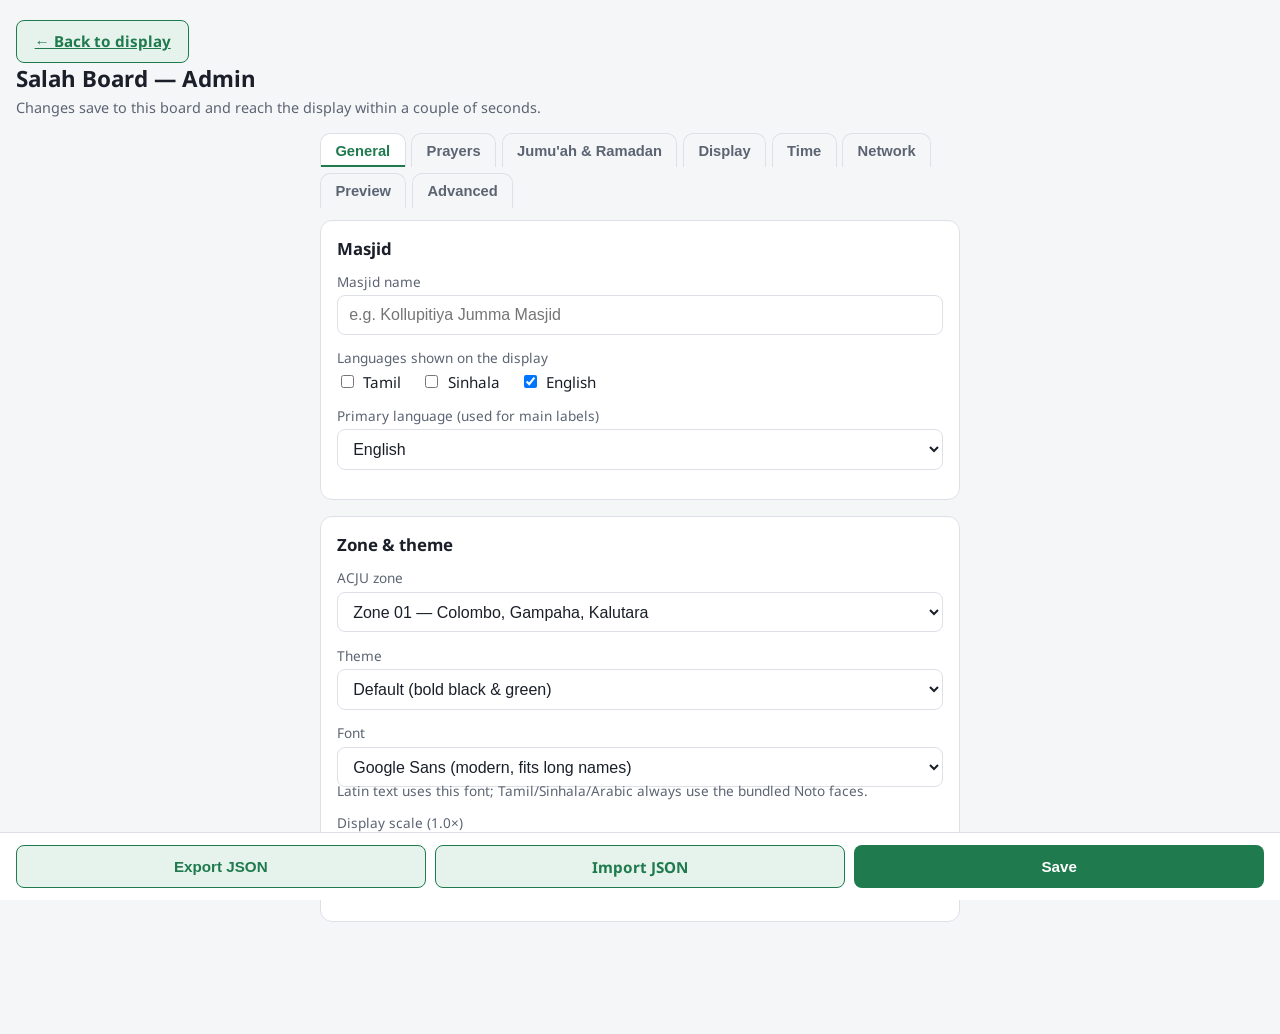
==== admin/index.html @ 21032dfd "Jumu'ah: on late-azan Fridays the bayan starts later; iqamah stays Local practice: the Jumu'ah iqama" ====
<!DOCTYPE html>
<html lang="en">
<head>
<meta charset="UTF-8">
<meta name="viewport" content="width=device-width, initial-scale=1.0">
<title>Salah Board — Admin</title>
<link rel="stylesheet" href="../display/fonts/fonts.css">
<link rel="stylesheet" href="./css/admin.css">
</head>
<body>
  <header class="admin-header">
    <a href="../display/" class="btn btn--secondary back-to-display">&larr; Back to display</a>
    <h1>Salah Board — Admin</h1>
    <p class="admin-sub">Changes save to this board and reach the display within a couple of seconds.</p>
  </header>

  <div id="toast" class="toast" hidden></div>
  <div id="error-summary" class="error-summary" hidden></div>

  <nav class="tabs" id="admin-tabs" role="tablist" aria-label="Settings sections">
    <button type="button" class="tab active" data-tab="general" role="tab">General</button>
    <button type="button" class="tab" data-tab="prayers" role="tab">Prayers</button>
    <button type="button" class="tab" data-tab="special" role="tab">Jumu'ah &amp; Ramadan</button>
    <button type="button" class="tab" data-tab="display" role="tab">Display</button>
    <button type="button" class="tab" data-tab="time" role="tab">Time</button>
    <button type="button" class="tab" data-tab="network" role="tab">Network</button>
    <button type="button" class="tab" data-tab="preview" role="tab">Preview</button>
    <button type="button" class="tab" data-tab="advanced" role="tab">Advanced</button>
  </nav>

  <main id="admin-form">

    <!-- ══ GENERAL ══════════════════════════════════════════ -->
    <div class="tab-panel active" data-panel="general">
      <section class="card">
        <h2>Masjid</h2>
        <label class="field">
          <span>Masjid name</span>
          <input type="text" data-path="masjid.name" placeholder="e.g. Kollupitiya Jumma Masjid">
        </label>
        <div class="field">
          <span>Languages shown on the display</span>
          <div class="checkbox-row">
            <label><input type="checkbox" data-lang="ta"> Tamil</label>
            <label><input type="checkbox" data-lang="si"> Sinhala</label>
            <label><input type="checkbox" data-lang="en"> English</label>
          </div>
        </div>
        <label class="field">
          <span>Primary language (used for main labels)</span>
          <select id="primary-lang"></select>
        </label>
      </section>

      <section class="card">
        <h2>Zone &amp; theme</h2>
        <label class="field">
          <span>ACJU zone</span>
          <select id="zone-select" data-path="zone"></select>
        </label>
        <label class="field">
          <span>Theme</span>
          <select data-path="theme">
            <option value="default">Default (bold black &amp; green)</option>
            <option value="classic">Classic (dark, modern)</option>
            <option value="led">LED Board (retro green digits)</option>
            <option value="mono">Mono (minimal white-on-black)</option>
          </select>
        </label>
        <label class="field">
          <span>Font</span>
          <select data-path="display.font">
            <option value="google-sans-flex">Google Sans (modern, fits long names)</option>
            <option value="manrope">Manrope</option>
            <option value="figtree">Figtree</option>
            <option value="noto">Noto Sans (classic)</option>
          </select>
          <span class="hint">Latin text uses this font; Tamil/Sinhala/Arabic always use the bundled Noto faces.</span>
        </label>
        <label class="field">
          <span>Display scale (<span id="scale-value">1.0</span>×)</span>
          <input type="range" min="0.2" max="5" step="0.1" data-path="display.scale" data-number id="scale-range">
          <span class="hint">The theme already sizes itself to the screen — scale is a fine adjustment for taste or viewing distance (0.2×–5×).</span>
        </label>
      </section>
    </div>

    <!-- ══ PRAYERS ══════════════════════════════════════════ -->
    <div class="tab-panel" data-panel="prayers" hidden>
      <section class="card">
        <h2>Iqamah times</h2>
        <p class="hint">For each prayer: either an offset after azan (optionally rounded up), or a fixed daily clock time.</p>
        <div id="iqamah-rows"></div>
      </section>

      <section class="card">
        <h2>Luha</h2>
        <label class="field checkbox-field">
          <input type="checkbox" data-path="luha.showOnMain">
          <span>After Fajr, show Sunrise &amp; Luha as the next prayer on the main screen</span>
        </label>
        <label class="field checkbox-field">
          <input type="checkbox" data-path="luha.enabled">
          <span>Show full-screen Luha countdown from sunrise</span>
        </label>
        <label class="field">
          <span>Luha begins this many minutes after sunrise</span>
          <input type="number" min="0" step="1" data-path="luha.waitAfterSunrise" data-number>
        </label>
      </section>

      <section class="card">
        <h2>Screen durations (minutes)</h2>
        <label class="field">
          <span>Azan screen</span>
          <input type="number" min="0" step="1" data-path="screens.azan" data-number>
        </label>
        <label class="field">
          <span>Iqamah warning ("straighten the rows")</span>
          <input type="number" min="0" step="1" data-path="screens.iqamahWarning" data-number>
        </label>
        <label class="field">
          <span>After-salah adhkar screen</span>
          <input type="number" min="0" step="1" data-path="screens.after" data-number>
        </label>
        <h3>Salah duration per prayer</h3>
        <div id="salah-duration-rows"></div>
      </section>

      <section class="card">
        <h2>Clock &amp; Hijri date</h2>
        <div class="field">
          <span>Clock format</span>
          <div class="radio-row">
            <label><input type="radio" name="clock-format" value="12h" data-path="clock.format"> 12-hour</label>
            <label><input type="radio" name="clock-format" value="24h" data-path="clock.format"> 24-hour</label>
          </div>
          <p class="hint">AM/PM is never shown on the display either way — the caretaker just picks how hours are numbered.</p>
        </div>
        <label class="field checkbox-field">
          <input type="checkbox" data-path="clock.showSeconds">
          <span>Show seconds on the clock</span>
        </label>
        <label class="field">
          <span>Hijri date offset (days)</span>
          <select data-path="hijri.offsetDays" data-number>
            <option value="-2">-2</option><option value="-1">-1</option>
            <option value="0">0 (no offset)</option>
            <option value="1">+1</option><option value="2">+2</option>
          </select>
        </label>
        <label class="field checkbox-field">
          <input type="checkbox" data-path="hijri.flipAtMaghrib">
          <span>Hijri day flips at Maghrib (not midnight)</span>
        </label>
      </section>
    </div>

    <!-- ══ JUMU'AH & RAMADAN ════════════════════════════════ -->
    <div class="tab-panel" data-panel="special" hidden>
      <section class="card">
        <h2>Jumu'ah (Friday)</h2>
        <label class="field checkbox-field">
          <input type="checkbox" data-path="jumuah.enabled">
          <span>Enable Jumu'ah mode on Fridays</span>
        </label>
        <p class="hint">Order on Fridays: azan → sunnah prayer reminder → bayan → khutbah → iqamah. The azan is always that Friday's Zuhr azan time from the timetable, and moves through the year; the iqamah stays fixed.</p>
        <label class="field">
          <span>Sunnah time after the azan, at least (minutes)</span>
          <input type="number" min="0" step="1" id="sunnah-minutes" data-path="jumuah.sunnahMinutes" data-number>
          <span class="hint">On Fridays when the azan is late, the bayan starts this long after the azan screen instead of at its usual time.</span>
        </label>
        <label class="field checkbox-field">
          <input type="checkbox" id="bayan-enabled">
          <span>Show a bayan</span>
        </label>
        <div id="bayan-details">
          <label class="field">
            <span>Bayan usually starts at</span>
            <input type="time" id="bayan-time" data-path="jumuah.bayan" data-time="ampm">
          </label>
          <label class="field">
            <span>Bayan by (speaker's name — optional)</span>
            <input type="text" data-path="jumuah.bayanSpeaker" placeholder="e.g. Moulavi Ahmed Rizwan">
          </label>
          <label class="field">
            <span>Bayan topic (optional)</span>
            <input type="text" data-path="jumuah.bayanTopic" placeholder="e.g. Patience in times of hardship">
          </label>
          <p class="readonly-status" id="bayan-date-note"></p>
          <label class="field">
            <span>For a later Friday instead (optional)</span>
            <input type="date" id="bayan-date">
            <span class="hint">Leave empty for the coming Friday. The name and topic show in the "Jumu'ah today" banner and on the bayan screen until Jumu'ah salah ends, then clear themselves — last week's speaker never appears by mistake.</span>
          </label>
        </div>
        <label class="field">
          <span>Iqamah time (fixed)</span>
          <input type="time" id="jumuah-iqamah-time" data-path="jumuah.iqamah" data-time="ampm">
        </label>
        <label class="field">
          <span>Khutbah length (minutes)</span>
          <input type="number" min="1" step="1" id="khutbah-minutes" data-path="jumuah.khutbahMinutes" data-number>
        </label>
        <p class="readonly-status" id="jumuah-summary"></p>
        <label class="field">
          <span>Jumu'ah salah duration (minutes)</span>
          <input type="number" min="1" step="1" data-path="jumuah.salahDuration" data-number>
        </label>
      </section>

      <section class="card">
        <h2>Ramadan mode</h2>
        <label class="field checkbox-field">
          <input type="checkbox" data-path="ramadan.enabled">
          <span>Ramadan mode is active</span>
        </label>
        <p class="hint">Manual switch only — moon sighting dependent, never auto-derived from the Hijri date.</p>
        <label class="field checkbox-field">
          <input type="checkbox" data-path="ramadan.showImsak">
          <span>Show Imsak / Iftar on the main screen</span>
        </label>
        <h3>Iqamah overrides during Ramadan</h3>
        <div id="ramadan-override-rows"></div>
        <h3>Taraweeh note (optional, per language)</h3>
        <div id="taraweeh-note-rows"></div>
      </section>
    </div>

    <!-- ══ DISPLAY ══════════════════════════════════════════ -->
    <div class="tab-panel" data-panel="display" hidden>
      <section class="card">
        <h2>Night dim</h2>
        <label class="field checkbox-field">
          <input type="checkbox" data-path="night.dim">
          <span>Dim the screen at night</span>
        </label>
        <label class="field">
          <span>Start dimming after Isha (minutes)</span>
          <input type="number" min="0" step="1" data-path="night.afterIshaMinutes" data-number>
        </label>
        <label class="field">
          <span>Stop dimming before Fajr (minutes)</span>
          <input type="number" min="0" step="1" data-path="night.beforeFajrMinutes" data-number>
        </label>
        <label class="field">
          <span>Brightness (<span id="brightness-value">10</span>%)</span>
          <input type="range" min="0" max="100" step="5" data-path="night.brightness" data-number id="brightness-range">
        </label>
      </section>

      <section class="card">
        <h2>Notices</h2>
        <div id="notices-list"></div>
        <button type="button" id="add-notice" class="btn btn--secondary">+ Add notice</button>
      </section>

      <section class="card">
        <h2>Rotation</h2>
        <label class="field">
          <span>Seconds per card</span>
          <input type="number" min="3" step="1" data-path="rotation.seconds" data-number>
        </label>
        <div class="field">
          <span>Include in rotation</span>
          <div class="checkbox-row">
            <label><input type="checkbox" data-rotation-card="notices"> Notices</label>
            <label><input type="checkbox" data-rotation-card="jumuah-etiquette"> Jumu'ah etiquette (Fridays)</label>
          </div>
        </div>
      </section>
    </div>

    <!-- ══ TIME ═════════════════════════════════════════════ -->
    <div class="tab-panel" data-panel="time" hidden>
      <section class="card">
        <h2>Time &amp; date</h2>
        <p class="hint">This is the board's real clock. Every control here sets the device's actual system time, so the board and these settings never disagree. Accurate to the second. (Works on the board device.)</p>
        <div class="time-live">
          <div class="time-live-label">Board clock</div>
          <div class="time-live-clock" id="board-clock">--:--:--</div>
          <div class="time-live-sub" id="board-date"></div>
        </div>
        <div class="field">
          <span>Nudge the clock (changes the device time)</span>
          <div class="nudge-grid">
            <button type="button" class="btn btn--secondary" data-nudge="-60">−1 min</button>
            <button type="button" class="btn btn--secondary" data-nudge="-10">−10 s</button>
            <button type="button" class="btn btn--secondary" data-nudge="-1">−1 s</button>
            <button type="button" class="btn btn--secondary" data-nudge="1">+1 s</button>
            <button type="button" class="btn btn--secondary" data-nudge="10">+10 s</button>
            <button type="button" class="btn btn--secondary" data-nudge="60">+1 min</button>
          </div>
        </div>
        <div class="time-actions">
          <button type="button" id="time-match-btn" class="btn btn--primary">Match this device's clock</button>
        </div>
        <label class="field">
          <span>Or set an exact date &amp; time</span>
          <input type="datetime-local" step="1" id="settime-input">
        </label>
        <button type="button" id="settime-btn" class="btn btn--secondary">Set board clock</button>
        <p class="readonly-status" id="time-status"></p>
      </section>
    </div>

    <!-- ══ NETWORK ══════════════════════════════════════════ -->
    <div class="tab-panel" data-panel="network" hidden>
      <section class="card">
        <h2>Connect a phone</h2>
        <p class="hint">Open these settings on your phone — handy for typing longer text. The phone must be on the same WiFi as the board (or joined to the board's hotspot below).</p>
        <button type="button" id="phone-link-btn" class="btn btn--secondary">Show phone link &amp; QR</button>
        <div id="phone-link" hidden>
          <div id="phone-qr" class="phone-qr"></div>
          <p class="phone-url" id="phone-url"></p>
        </div>
      </section>

      <section class="card">
        <h2>WiFi hotspot</h2>
        <p class="hint">Turn the board into its own WiFi access point. Then connect your phone to it and open these settings — useful where the board has no other WiFi. (Board device only.)</p>
        <p class="readonly-status" id="hotspot-status">Checking…</p>
        <label class="field">
          <span>Network name (SSID)</span>
          <input type="text" id="hotspot-ssid" placeholder="SalahBoard" autocomplete="off">
        </label>
        <label class="field">
          <span>Password (at least 8 characters)</span>
          <input type="text" id="hotspot-pass" placeholder="min 8 characters" autocomplete="off">
        </label>
        <div class="hotspot-btns">
          <button type="button" class="btn btn--primary" id="hotspot-save">Save &amp; start</button>
          <button type="button" class="btn btn--secondary" id="hotspot-start">Start</button>
          <button type="button" class="btn btn--secondary" id="hotspot-stop">Stop</button>
        </div>
      </section>

      <section class="card">
        <h2>Join a WiFi network</h2>
        <p class="hint">Connect the board to an existing WiFi network. (Board device only.) The board has one WiFi radio, so joining a network turns the hotspot off.</p>
        <div class="hotspot-btns">
          <button type="button" class="btn btn--secondary" id="wifi-scan">Scan for networks</button>
        </div>
        <div id="wifi-list" class="wifi-list"></div>
        <div id="wifi-connect" class="wifi-connect" hidden>
          <label class="field">
            <span>Password for "<span id="wifi-sel-ssid"></span>"</span>
            <input type="text" id="wifi-pass" placeholder="network password" autocomplete="off">
          </label>
          <div class="hotspot-btns">
            <button type="button" class="btn btn--primary" id="wifi-connect-btn">Connect</button>
            <button type="button" class="btn btn--secondary" id="wifi-cancel-btn">Cancel</button>
          </div>
        </div>
        <p class="readonly-status" id="wifi-status"></p>
      </section>

      <section class="card">
        <h2>Displays</h2>
        <p class="hint">Choose which screen shows the board. Works on the board device itself (not from a phone/dev browser). You can also press Super+P on the device to toggle.</p>
        <div class="display-btns">
          <button type="button" class="btn btn--secondary" data-display="external">External monitor only</button>
          <button type="button" class="btn btn--secondary" data-display="both">Both (mirror)</button>
          <button type="button" class="btn btn--secondary" data-display="tablet">Tablet screen only</button>
        </div>
        <p class="readonly-status" id="display-status"></p>
      </section>

      <section class="card">
        <h2>Software update</h2>
        <div class="version-info" id="version-info">
          <div class="version-row"><span class="version-key">Running version</span><span class="version-val" id="version-running">Checking…</span></div>
          <div class="version-row" id="version-change-row" hidden><span class="version-key">Latest change</span><span class="version-val" id="version-subject"></span></div>
          <div class="version-row" id="version-branch-row" hidden><span class="version-key">Branch</span><span class="version-val" id="version-branch"></span></div>
          <p class="readonly-status" id="version-note" hidden></p>
        </div>
        <p class="hint">Fetch the latest Salah Board code from GitHub, then press <strong>Reload board</strong> to start using it (takes a few seconds; the screen reloads by itself). <strong>Reboot device</strong> restarts the whole computer — only needed if something is stuck. The board must be connected to the internet to update. (Board device only.)</p>
        <div class="hotspot-btns">
          <button type="button" class="btn btn--primary" id="update-btn">Update from GitHub</button>
          <button type="button" class="btn btn--secondary" id="reload-btn">Reload board</button>
          <button type="button" class="btn btn--secondary" id="reboot-btn">Reboot device</button>
        </div>
        <p class="readonly-status" id="update-status"></p>
      </section>
    </div>

    <!-- ══ PREVIEW ══════════════════════════════════════════ -->
    <div class="tab-panel" data-panel="preview" hidden>
      <section class="card">
        <h2>Preview &amp; test</h2>
        <p class="hint">Show any screen on the board without waiting for that time of day — great for checking the theme and content. Save your settings first so the preview reflects them. The board goes back to live by itself after the time chosen below.</p>
        <label class="field checkbox-field">
          <input type="checkbox" id="preview-here">
          <span>Open here on this device instead (a new tab), not on the board</span>
        </label>
        <label class="field">
          <span>Pretend the time is (optional — drives clocks &amp; countdowns)</span>
          <input type="datetime-local" step="60" id="preview-time">
        </label>
        <label class="field">
          <span>Board test lasts</span>
          <select id="preview-duration">
            <option value="300">5 minutes</option>
            <option value="900" selected>15 minutes</option>
            <option value="1800">30 minutes</option>
            <option value="3600">1 hour</option>
          </select>
        </label>
        <div class="preview-run">
          <button type="button" class="btn btn--primary" id="preview-run-time">Run the board from this time</button>
          <button type="button" class="btn btn--secondary" id="preview-resume-live" hidden>Resume live board</button>
        </div>
        <p class="readonly-status" id="preview-board-status"></p>
        <p class="hint preview-run-hint">Runs the real board as if the clock showed the time above, then keeps ticking — every screen changes by itself (e.g. set a Friday 11:55 to watch azan → sunnah → bayan → khutbah). Goes back to live after the time chosen, or press "Resume live board". The screen buttons below show one screen only.</p>
        <div class="preview-grid" id="preview-grid"></div>
        <button type="button" class="btn btn--primary" id="preview-open-live">Open board (live) in a new tab</button>
      </section>
    </div>

    <!-- ══ ADVANCED ═════════════════════════════════════════ -->
    <div class="tab-panel" data-panel="advanced" hidden>
      <section class="card">
        <h2>Fine-tune every screen</h2>
        <p class="hint">Every TV shows the board a little differently. Adjust the size of any element on any screen (100% = the theme's normal size), or hide parts of the normal screen you don't need. Open a screen's section below and the preview switches to it. Press <strong>Save</strong> to send it to the board — check the real screen, since that is what the congregation sees.</p>

        <div class="layout-preview">
          <div class="layout-preview-toolbar">
            <label class="layout-preview-pick">Preview
              <select id="layout-preview-state" aria-label="Screen to preview"></select>
            </label>
            <div class="seg" role="group" aria-label="Preview shape">
              <button type="button" class="seg-btn active" data-preview-shape="landscape">Landscape TV</button>
              <button type="button" class="seg-btn" data-preview-shape="portrait">Portrait TV</button>
            </div>
          </div>
          <div class="layout-preview-frame landscape" id="layout-preview-frame">
            <iframe id="layout-preview" title="Board preview" src="about:blank" tabindex="-1"></iframe>
          </div>
          <p class="layout-fit-warning" id="layout-fit-warning" hidden>Some elements no longer fit on the screen at these sizes — they overlap or run off the edge. Make something smaller, or hide an element you don't need.</p>
        </div>

        <div id="layout-groups"></div>

        <button type="button" class="btn btn--secondary" id="layout-reset">Reset every screen to theme defaults</button>
      </section>
    </div>

  </main>

  <footer class="admin-footer">
    <button type="button" id="export-btn" class="btn btn--secondary">Export JSON</button>
    <label class="btn btn--secondary btn--file">
      Import JSON
      <input type="file" id="import-file" accept="application/json,.json" hidden>
    </label>
    <button type="button" id="save-btn" class="btn btn--primary">Save</button>
  </footer>

  <script src="../display/js/engine.js"></script>
  <script src="../display/js/config.js"></script>
  <script src="./js/admin.js"></script>
  <script src="./js/vendor/qrcode.js"></script>
  <script src="./js/tabs.js"></script>
  <script src="./js/device.js"></script>
  <script src="./js/time.js"></script>
  <script src="./js/network.js"></script>
  <script src="./js/preview.js"></script>
  <script src="./js/advanced.js"></script>
  <script src="./js/osk.js"></script>
</body>
</html>
---- display/fonts/fonts.css ----
/* ============================================================
   Salah Board — bundled offline fonts
   woff2 files pulled once from Fontsource's CDN (jsDelivr-backed) and
   committed here — the display never fetches fonts at runtime. Needed
   because the target hardware (cheap Android TV boxes) can't be trusted
   to ship Sinhala/Tamil/Arabic glyphs, and CLAUDE.md/SPEC.md require the
   app to work with zero network access. See FONTS.md for how these were
   downloaded and verified (wOF2 magic bytes).

   Single family 'Salah Sans' spans Latin+Sinhala+Tamil via unicode-range,
   so any element just uses --sb-font and the right glyphs load per
   script. 'Salah Arabic' is separate — dua Arabic text wants a Naskh
   style, not a generic sans.
   ============================================================ */

@font-face {
  font-family: 'Salah Sans';
  font-style: normal;
  font-weight: 400;
  font-display: swap;
  src: url('./noto-sans/noto-sans-400.woff2') format('woff2');
  unicode-range: U+0000-00FF, U+0131, U+0152-0153, U+02BB-02BC, U+2000-206F, U+2074, U+20AC, U+2122, U+2191, U+2193, U+2212, U+2215, U+FEFF, U+FFFD;
}
@font-face {
  font-family: 'Salah Sans';
  font-style: normal;
  font-weight: 700;
  font-display: swap;
  src: url('./noto-sans/noto-sans-700.woff2') format('woff2');
  unicode-range: U+0000-00FF, U+0131, U+0152-0153, U+02BB-02BC, U+2000-206F, U+2074, U+20AC, U+2122, U+2191, U+2193, U+2212, U+2215, U+FEFF, U+FFFD;
}

@font-face {
  font-family: 'Salah Sans';
  font-style: normal;
  font-weight: 400;
  font-display: swap;
  src: url('./noto-sans-sinhala/noto-sans-sinhala-400.woff2') format('woff2');
  unicode-range: U+0D80-0DFF;
}
@font-face {
  font-family: 'Salah Sans';
  font-style: normal;
  font-weight: 700;
  font-display: swap;
  src: url('./noto-sans-sinhala/noto-sans-sinhala-700.woff2') format('woff2');
  unicode-range: U+0D80-0DFF;
}

@font-face {
  font-family: 'Salah Sans';
  font-style: normal;
  font-weight: 400;
  font-display: swap;
  src: url('./noto-sans-tamil/noto-sans-tamil-400.woff2') format('woff2');
  unicode-range: U+0B80-0BFF;
}
@font-face {
  font-family: 'Salah Sans';
  font-style: normal;
  font-weight: 700;
  font-display: swap;
  src: url('./noto-sans-tamil/noto-sans-tamil-700.woff2') format('woff2');
  unicode-range: U+0B80-0BFF;
}

/* Arabic honorific ligatures (ﷺ U+FDFA, ﷻ, ﷲ … U+FDF0–FDFF) inside
   normal Latin/Tamil/Sinhala text, e.g. "upon the Prophet ﷺ". Without this
   the UI font has no glyph and the TV draws an empty box. Borrowed from the
   bundled Naskh file (it has them — checked with fontTools); one face for
   all weights so bold text doesn't get a faux-bold smear. */
@font-face {
  font-family: 'Salah Sans';
  font-style: normal;
  font-weight: 400;
  font-display: swap;
  src: url('./noto-naskh-arabic/noto-naskh-arabic-400.woff2') format('woff2');
  unicode-range: U+FDF0-FDFF;
}
@font-face {
  font-family: 'Salah Sans';
  font-style: normal;
  font-weight: 700;
  font-display: swap;
  src: url('./noto-naskh-arabic/noto-naskh-arabic-400.woff2') format('woff2');
  unicode-range: U+FDF0-FDFF;
}

@font-face {
  font-family: 'Salah Arabic';
  font-style: normal;
  font-weight: 400;
  font-display: swap;
  src: url('./noto-naskh-arabic/noto-naskh-arabic-400.woff2') format('woff2');
  unicode-range: U+0600-06FF, U+0750-077F, U+08A0-08FF, U+FB50-FDFF, U+FE70-FEFF;
}

/* ── Selectable modern UI fonts (variable, Latin) ─────────────
   Pulled once from Fontsource (jsDelivr) as variable woff2, one file per
   family covering the whole weight axis. The board chooses one via
   config.display.font (see the admin Display tab); it becomes the FIRST
   family in --sb-font, so Latin uses it and Sinhala/Tamil/Arabic still
   fall back to the bundled Noto faces above. Google Sans Flex is the
   default — a modern, space-efficient face that fits long masjid names. */
@font-face {
  font-family: 'Google Sans Flex';
  font-style: normal;
  font-weight: 100 900;
  font-display: swap;
  src: url('./google-sans-flex/google-sans-flex-vf.woff2') format('woff2');
  unicode-range: U+0000-00FF, U+0131, U+0152-0153, U+2000-206F, U+2074, U+20AC, U+2122, U+2212;
}
@font-face {
  font-family: 'Manrope';
  font-style: normal;
  font-weight: 200 800;
  font-display: swap;
  src: url('./manrope/manrope-vf.woff2') format('woff2');
  unicode-range: U+0000-00FF, U+0131, U+0152-0153, U+2000-206F, U+2074, U+20AC, U+2122, U+2212;
}
@font-face {
  font-family: 'Figtree';
  font-style: normal;
  font-weight: 300 900;
  font-display: swap;
  src: url('./figtree/figtree-vf.woff2') format('woff2');
  unicode-range: U+0000-00FF, U+0131, U+0152-0153, U+2000-206F, U+2074, U+20AC, U+2122, U+2212;
}
---- admin/css/admin.css ----
/* ============================================================
   Salah Board — admin panel styling
   Mobile-first: single column, big touch targets, sticky save bar.
   No framework, no build step (CLAUDE.md golden rule #1).
   ============================================================ */

:root {
  --a-bg: #f5f6f8;
  --a-card: #ffffff;
  --a-fg: #1a1f29;
  --a-fg-dim: #5b6472;
  --a-border: #dde1e7;
  --a-accent: #1f7a4d;
  --a-accent-dim: #e6f3ec;
  --a-danger: #b3261e;
  --a-danger-dim: #fbeceb;
  --a-radius: 12px;
  font-size: 16px;
}

* { box-sizing: border-box; }

html, body {
  margin: 0;
  padding: 0;
  background: var(--a-bg);
  color: var(--a-fg);
  font-family: 'Salah Sans', 'Segoe UI', Tahoma, Arial, sans-serif;
}

.admin-header {
  padding: 1.25rem 1rem 0.5rem;
}
.admin-header h1 { font-size: 1.4rem; margin: 0 0 .25rem; }
.admin-sub { color: var(--a-fg-dim); font-size: .9rem; margin: 0; }

#admin-form {
  padding: 0.75rem 1rem 6rem;
  max-width: 640px;
  margin: 0 auto;
}

.card {
  background: var(--a-card);
  border: 1px solid var(--a-border);
  border-radius: var(--a-radius);
  padding: 1rem;
  margin-bottom: 1rem;
}
.card h2 { font-size: 1.05rem; margin: 0 0 .75rem; }
.card h3 { font-size: .92rem; margin: 1rem 0 .5rem; color: var(--a-fg-dim); }

.subcard {
  border: 1px solid var(--a-border);
  border-radius: var(--a-radius);
  padding: .75rem;
  margin-bottom: .75rem;
  background: #fbfcfd;
}
.subcard h4 { margin: 0 0 .5rem; font-size: .95rem; }

.field {
  display: block;
  margin-bottom: .85rem;
}
.field > span { display: block; font-size: .85rem; color: var(--a-fg-dim); margin-bottom: .3rem; }
.field input[type="text"],
.field input[type="number"],
.field input[type="time"],
.field input[type="date"],
.field select,
.field textarea {
  width: 100%;
  padding: .6rem .7rem;
  font-size: 1rem;
  border: 1px solid var(--a-border);
  border-radius: 8px;
  background: #fff;
  color: var(--a-fg);
}
.field textarea { resize: vertical; }
.field input[type="range"] { width: 100%; }

.checkbox-field {
  display: flex;
  align-items: center;
  gap: .6rem;
}
.checkbox-field input { width: 1.3rem; height: 1.3rem; }
.checkbox-field > span { margin: 0; }

.checkbox-row, .radio-row {
  display: flex;
  flex-wrap: wrap;
  gap: .75rem 1.25rem;
}
.checkbox-row label, .radio-row label {
  display: flex;
  align-items: center;
  gap: .4rem;
  font-size: .95rem;
}

.hint {
  font-size: .82rem;
  color: var(--a-fg-dim);
  margin: -.4rem 0 .75rem;
}

.hidden { display: none !important; }

.readonly-status {
  background: var(--a-bg);
  border-radius: 8px;
  padding: .6rem .8rem;
  font-size: .88rem;
  color: var(--a-fg-dim);
}

/* Software update → version block */
.version-info { margin: 0 0 1rem; display: flex; flex-direction: column; gap: .35rem; }
.version-row { display: flex; gap: 1rem; font-size: .92rem; align-items: baseline; }
.version-row[hidden], .version-info [hidden] { display: none; }
.version-key { flex: 0 0 8.5rem; color: var(--a-fg-dim); }
.version-val { font-weight: 600; min-width: 0; overflow-wrap: anywhere; }
.version-info .readonly-status { margin: .3rem 0 0; }

/* Preview tab: run-from-time button + resume, with the status right below */
.preview-run { display: flex; gap: .5rem; flex-wrap: wrap; margin: .2rem 0 .6rem; }
.preview-run .btn { flex: 1 1 12rem; }
/* .btn sets display, which would override the hidden attribute. */
.btn[hidden] { display: none; }
#preview-board-status:empty { display: none; }
.preview-run-hint { margin-top: .6rem; }

.notice-card { position: relative; }

.btn {
  display: inline-flex;
  align-items: center;
  justify-content: center;
  padding: .65rem 1.1rem;
  border-radius: 8px;
  border: 1px solid transparent;
  font-size: .95rem;
  font-weight: 600;
  cursor: pointer;
}
.btn--primary { background: var(--a-accent); color: #fff; }
.btn--secondary { background: var(--a-accent-dim); color: var(--a-accent); border-color: var(--a-accent); }
.btn--danger { background: var(--a-danger-dim); color: var(--a-danger); border-color: var(--a-danger); }
.btn--file { cursor: pointer; }

.admin-footer {
  position: fixed;
  bottom: 0; left: 0; right: 0;
  display: flex;
  gap: .6rem;
  padding: .75rem 1rem;
  background: var(--a-card);
  border-top: 1px solid var(--a-border);
  z-index: 10;
}
.admin-footer .btn { flex: 1; }

.toast {
  position: fixed;
  top: .75rem; left: 50%;
  transform: translateX(-50%);
  background: var(--a-accent);
  color: #fff;
  padding: .6rem 1.1rem;
  border-radius: 999px;
  font-size: .9rem;
  z-index: 20;
  box-shadow: 0 2px 10px rgba(0,0,0,.2);
}
.toast--error { background: var(--a-danger); }

.error-summary {
  max-width: 640px;
  margin: 0 auto 1rem;
  padding: .8rem 1rem;
  background: var(--a-danger-dim);
  border: 1px solid var(--a-danger);
  color: var(--a-danger);
  border-radius: var(--a-radius);
}
.error-summary ul { margin: .4rem 0 0; padding-left: 1.2rem; }

@media (min-width: 700px) {
  #admin-form, .error-summary { padding-left: 0; padding-right: 0; }
}

/* ── Tabs ─────────────────────────────────────────────────── */
.tabs {
  display: flex;
  flex-wrap: wrap;                 /* wrap to a second row instead of clipping —
                                      every tab stays reachable with a mouse */
  gap: .35rem;
  padding: .5rem 1rem 0;
  max-width: 672px;
  margin: 0 auto;
}
.tab {
  flex: 0 0 auto;
  padding: .55rem .9rem;
  border: 1px solid var(--a-border);
  border-bottom: none;
  border-radius: 10px 10px 0 0;
  background: transparent;
  color: var(--a-fg-dim);
  font-size: .92rem;
  font-weight: 600;
  cursor: pointer;
  white-space: nowrap;
}
.tab.active {
  background: var(--a-card);
  color: var(--a-accent);
  border-color: var(--a-border);
  box-shadow: 0 -2px 0 var(--a-accent) inset;
}
.tab-panel[hidden] { display: none; }

/* ── Time tab ─────────────────────────────────────────────── */
.time-live {
  text-align: center;
  background: var(--a-accent-dim);
  border: 1px solid var(--a-accent);
  border-radius: var(--a-radius);
  padding: 1rem;
  margin-bottom: 1rem;
}
.time-live-label { font-size: .8rem; color: var(--a-fg-dim); text-transform: uppercase; letter-spacing: .08em; }
.time-live-clock { font-size: 2.6rem; font-weight: 800; color: var(--a-accent); font-variant-numeric: tabular-nums; line-height: 1.1; }
.time-live-sub { font-size: .85rem; color: var(--a-fg-dim); }
.nudge-grid { display: grid; grid-template-columns: repeat(3, 1fr); gap: .5rem; }
.nudge-grid .btn { padding: .7rem .3rem; }
.time-actions { display: flex; gap: .5rem; flex-wrap: wrap; margin: .5rem 0 .75rem; }
.time-actions .btn { flex: 1; min-width: 46%; }
.advanced { margin-top: 1rem; border-top: 1px solid var(--a-border); padding-top: .75rem; }
.advanced summary { cursor: pointer; font-weight: 600; color: var(--a-fg-dim); font-size: .9rem; }
.advanced[open] summary { margin-bottom: .75rem; }

/* ── Network tab ──────────────────────────────────────────── */
.hotspot-btns { display: flex; gap: .5rem; flex-wrap: wrap; }
.hotspot-btns .btn { flex: 1; min-width: 30%; }

/* ── Preview tab ──────────────────────────────────────────── */
.preview-grid { display: grid; grid-template-columns: 1fr 1fr; gap: .5rem; margin: .5rem 0 1rem; }
.preview-grid .btn { justify-content: flex-start; text-align: left; font-size: .88rem; padding: .7rem .8rem; }
@media (max-width: 460px) { .preview-grid { grid-template-columns: 1fr; } }

/* ── WiFi join list (Network tab) ─────────────────────────── */
.wifi-list { display: flex; flex-direction: column; gap: .4rem; margin: .6rem 0; }
.wifi-row { display: flex; justify-content: space-between; align-items: center; gap: .8rem; text-align: left; }
.wifi-row .wifi-sig { font-family: monospace; letter-spacing: 1px; opacity: .8; }
.wifi-connect { margin: .4rem 0 .2rem; }

/* ── Advanced tab: per-element size controls + live board preview ── */
.layout-size > span { display: flex; justify-content: space-between; align-items: baseline; }
.layout-size-value { color: var(--a-fg); font-variant-numeric: tabular-nums; }
.stepper { display: flex; align-items: center; gap: .5rem; }
.stepper input[type="range"] { flex: 1; min-width: 0; }
.stepper-btn { min-width: 2.75rem; padding: .45rem 0; font-size: 1.2rem; line-height: 1; }
.checkbox-col .field { margin-bottom: .55rem; }

.layout-preview { margin-bottom: 1rem; }
.layout-preview-toolbar {
  display: flex; justify-content: space-between; align-items: center; gap: .5rem;
  margin-bottom: .5rem; font-size: .85rem; color: var(--a-fg-dim);
}
.seg { display: inline-flex; border: 1px solid var(--a-border); border-radius: 8px; overflow: hidden; }
.seg-btn {
  border: 0; background: #fff; color: var(--a-fg-dim); font: inherit; font-size: .82rem;
  padding: .4rem .7rem; cursor: pointer;
}
.seg-btn + .seg-btn { border-left: 1px solid var(--a-border); }
.seg-btn.active { background: var(--a-accent-dim); color: var(--a-accent); font-weight: 700; }
.layout-preview-frame {
  margin: 0 auto; background: #000; border-radius: 8px; overflow: hidden;
  border: 1px solid var(--a-border);
}
.layout-preview-frame.landscape { width: 100%; aspect-ratio: 16 / 9; }
.layout-preview-frame.portrait { height: min(70vh, 560px); aspect-ratio: 9 / 16; }
.layout-preview-frame iframe { display: block; width: 100%; height: 100%; border: 0; pointer-events: none; }
.layout-fit-warning {
  margin: .5rem 0 0; padding: .55rem .7rem; border-radius: 8px; font-size: .85rem;
  background: var(--a-danger-dim); color: var(--a-danger); border: 1px solid var(--a-danger);
}

/* Advanced tab: one collapsible section per screen. */
.layout-group { border: 1px solid var(--a-border); border-radius: var(--a-radius); margin-bottom: .6rem; background: #fbfcfd; }
.layout-group > summary {
  cursor: pointer; padding: .75rem .9rem; font-weight: 700; font-size: .95rem; list-style: none;
  display: flex; justify-content: space-between; align-items: center;
}
.layout-group > summary::-webkit-details-marker { display: none; }
.layout-group > summary::after { content: '+'; color: var(--a-accent); font-size: 1.2rem; line-height: 1; }
.layout-group[open] > summary::after { content: '−'; }
.layout-group[open] > summary { border-bottom: 1px solid var(--a-border); }
.layout-group-body { padding: .75rem .9rem .9rem; }
.layout-group-body h4 { margin: .75rem 0 .5rem; font-size: .88rem; color: var(--a-fg-dim); }
.layout-preview-pick { display: flex; align-items: center; gap: .4rem; }
.layout-preview-pick select {
  font: inherit; font-size: .82rem; padding: .3rem .4rem; border: 1px solid var(--a-border);
  border-radius: 8px; background: #fff; color: var(--a-fg); max-width: 11rem;
}
#layout-reset { margin-top: .4rem; }
.layout-preview-toolbar { flex-wrap: wrap; row-gap: .4rem; }
.layout-preview-pick { flex: 1 1 12rem; }
.layout-preview-pick select { flex: 1; max-width: none; }
.seg-btn { white-space: nowrap; }
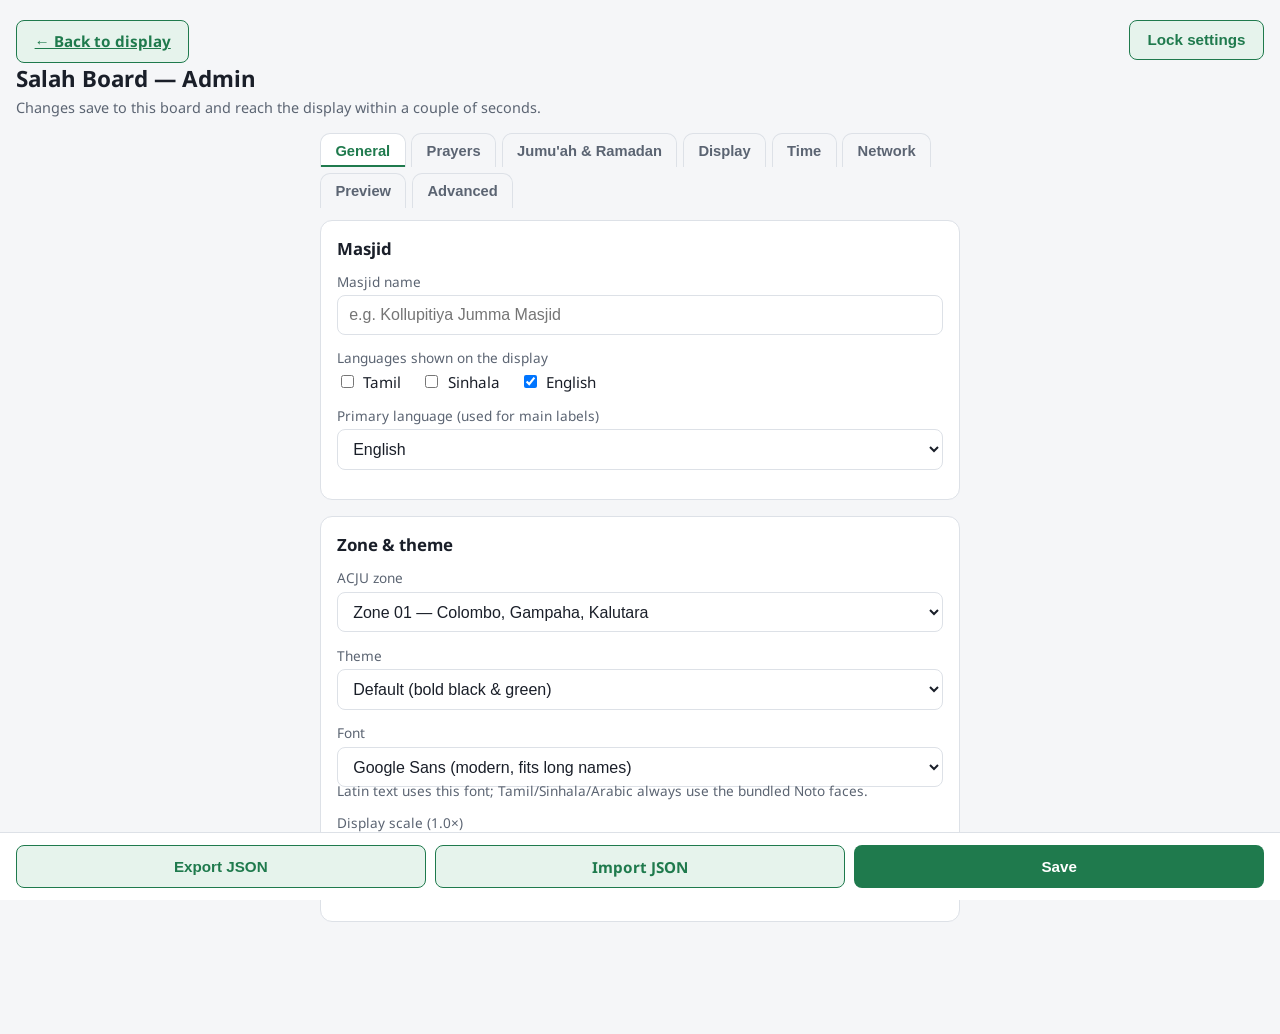
==== commit a3e0c59e: "feat: caretaker PIN on the settings API (SB-4) Every /api/ route answered anyone on the masjid netwo" ====
--- a/admin/index.html
+++ b/admin/index.html
@@ -10,6 +10,7 @@
 <body>
   <header class="admin-header">
     <a href="../display/" class="btn btn--secondary back-to-display">&larr; Back to display</a>
+    <button type="button" id="lock-btn" class="btn btn--secondary lock-btn" hidden>Lock settings</button>
     <h1>Salah Board — Admin</h1>
     <p class="admin-sub">Changes save to this board and reach the display within a couple of seconds.</p>
   </header>
@@ -94,22 +95,6 @@
       </section>
 
       <section class="card">
-        <h2>Luha</h2>
-        <label class="field checkbox-field">
-          <input type="checkbox" data-path="luha.showOnMain">
-          <span>After Fajr, show Sunrise &amp; Luha as the next prayer on the main screen</span>
-        </label>
-        <label class="field checkbox-field">
-          <input type="checkbox" data-path="luha.enabled">
-          <span>Show full-screen Luha countdown from sunrise</span>
-        </label>
-        <label class="field">
-          <span>Luha begins this many minutes after sunrise</span>
-          <input type="number" min="0" step="1" data-path="luha.waitAfterSunrise" data-number>
-        </label>
-      </section>
-
-      <section class="card">
         <h2>Screen durations (minutes)</h2>
         <label class="field">
           <span>Azan screen</span>
@@ -164,19 +149,14 @@
           <input type="checkbox" data-path="jumuah.enabled">
           <span>Enable Jumu'ah mode on Fridays</span>
         </label>
-        <p class="hint">Order on Fridays: azan → sunnah prayer reminder → bayan → khutbah → iqamah. The azan is always that Friday's Zuhr azan time from the timetable, and moves through the year; the iqamah stays fixed.</p>
-        <label class="field">
-          <span>Sunnah time after the azan, at least (minutes)</span>
-          <input type="number" min="0" step="1" id="sunnah-minutes" data-path="jumuah.sunnahMinutes" data-number>
-          <span class="hint">On Fridays when the azan is late, the bayan starts this long after the azan screen instead of at its usual time.</span>
-        </label>
+        <p class="hint">Jumu'ah azan is always that Friday's Zuhr azan time from the timetable — it isn't set separately here.</p>
         <label class="field checkbox-field">
           <input type="checkbox" id="bayan-enabled">
-          <span>Show a bayan</span>
+          <span>Show a bayan (pre-khutbah talk)</span>
         </label>
         <div id="bayan-details">
           <label class="field">
-            <span>Bayan usually starts at</span>
+            <span>Bayan start time</span>
             <input type="time" id="bayan-time" data-path="jumuah.bayan" data-time="ampm">
           </label>
           <label class="field">
@@ -187,25 +167,31 @@
             <span>Bayan topic (optional)</span>
             <input type="text" data-path="jumuah.bayanTopic" placeholder="e.g. Patience in times of hardship">
           </label>
-          <p class="readonly-status" id="bayan-date-note"></p>
           <label class="field">
-            <span>For a later Friday instead (optional)</span>
+            <span>Only show the name &amp; topic on this Friday (optional)</span>
             <input type="date" id="bayan-date">
-            <span class="hint">Leave empty for the coming Friday. The name and topic show in the "Jumu'ah today" banner and on the bayan screen until Jumu'ah salah ends, then clear themselves — last week's speaker never appears by mistake.</span>
+            <span class="hint">Shown in the "Jumu'ah today" banner and on the bayan screen until Jumu'ah salah ends. Set the date so last week's speaker never appears by mistake; leave it empty to show every Friday until you change it.</span>
           </label>
         </div>
         <label class="field">
-          <span>Iqamah time (fixed)</span>
-          <input type="time" id="jumuah-iqamah-time" data-path="jumuah.iqamah" data-time="ampm">
-        </label>
-        <label class="field">
-          <span>Khutbah length (minutes)</span>
-          <input type="number" min="1" step="1" id="khutbah-minutes" data-path="jumuah.khutbahMinutes" data-number>
-        </label>
-        <p class="readonly-status" id="jumuah-summary"></p>
+          <span>Iqamah time (fixed, e.g. 1:15 PM)</span>
+          <input type="time" data-path="jumuah.iqamah" data-time="ampm">
+        </label>
         <label class="field">
           <span>Jumu'ah salah duration (minutes)</span>
           <input type="number" min="1" step="1" data-path="jumuah.salahDuration" data-number>
+        </label>
+      </section>
+
+      <section class="card">
+        <h2>Luha (Duha)</h2>
+        <label class="field checkbox-field">
+          <input type="checkbox" data-path="luha.enabled">
+          <span>Show Luha countdown after sunrise</span>
+        </label>
+        <label class="field">
+          <span>Wait after sunrise (minutes)</span>
+          <input type="number" min="0" step="1" data-path="luha.waitAfterSunrise" data-number>
         </label>
       </section>
 
@@ -366,19 +352,33 @@
         <p class="readonly-status" id="display-status"></p>
       </section>
 
+      <section class="card" id="pin-card" hidden>
+        <h2>Settings PIN</h2>
+        <p class="hint">The PIN keeps people on the masjid WiFi from changing the board. Changing it signs out every other phone and screen. (Board device only.)</p>
+        <label class="field">
+          <span>Current PIN</span>
+          <input type="password" inputmode="numeric" maxlength="12" id="pin-current" autocomplete="off">
+        </label>
+        <label class="field">
+          <span>New PIN (6 to 12 digits)</span>
+          <input type="password" inputmode="numeric" maxlength="12" id="pin-new" autocomplete="off">
+        </label>
+        <label class="field">
+          <span>New PIN again</span>
+          <input type="password" inputmode="numeric" maxlength="12" id="pin-new2" autocomplete="off">
+        </label>
+        <div class="hotspot-btns">
+          <button type="button" class="btn btn--primary" id="pin-change">Change PIN</button>
+        </div>
+        <p class="readonly-status" id="pin-status"></p>
+      </section>
+
       <section class="card">
         <h2>Software update</h2>
-        <div class="version-info" id="version-info">
-          <div class="version-row"><span class="version-key">Running version</span><span class="version-val" id="version-running">Checking…</span></div>
-          <div class="version-row" id="version-change-row" hidden><span class="version-key">Latest change</span><span class="version-val" id="version-subject"></span></div>
-          <div class="version-row" id="version-branch-row" hidden><span class="version-key">Branch</span><span class="version-val" id="version-branch"></span></div>
-          <p class="readonly-status" id="version-note" hidden></p>
-        </div>
-        <p class="hint">Fetch the latest Salah Board code from GitHub, then press <strong>Reload board</strong> to start using it (takes a few seconds; the screen reloads by itself). <strong>Reboot device</strong> restarts the whole computer — only needed if something is stuck. The board must be connected to the internet to update. (Board device only.)</p>
+        <p class="hint">Fetch the latest Salah Board code from GitHub and apply it. The board must be connected to the internet. (Board device only.)</p>
         <div class="hotspot-btns">
           <button type="button" class="btn btn--primary" id="update-btn">Update from GitHub</button>
-          <button type="button" class="btn btn--secondary" id="reload-btn">Reload board</button>
-          <button type="button" class="btn btn--secondary" id="reboot-btn">Reboot device</button>
+          <button type="button" class="btn btn--secondary" id="reboot-btn">Reboot board</button>
         </div>
         <p class="readonly-status" id="update-status"></p>
       </section>
@@ -388,32 +388,19 @@
     <div class="tab-panel" data-panel="preview" hidden>
       <section class="card">
         <h2>Preview &amp; test</h2>
-        <p class="hint">Show any screen on the board without waiting for that time of day — great for checking the theme and content. Save your settings first so the preview reflects them. The board goes back to live by itself after the time chosen below.</p>
-        <label class="field checkbox-field">
-          <input type="checkbox" id="preview-here">
-          <span>Open here on this device instead (a new tab), not on the board</span>
+        <p class="hint">Force the board into any state without waiting for that time of day — great for checking the theme and content. Save your settings first so the preview reflects them.</p>
+        <label class="field checkbox-field">
+          <input type="checkbox" id="preview-on-board">
+          <span>Show on the board screen (instead of opening a new tab here). Board device only — reverts to live automatically after 5&nbsp;minutes.</span>
         </label>
         <label class="field">
           <span>Pretend the time is (optional — drives clocks &amp; countdowns)</span>
           <input type="datetime-local" step="60" id="preview-time">
         </label>
-        <label class="field">
-          <span>Board test lasts</span>
-          <select id="preview-duration">
-            <option value="300">5 minutes</option>
-            <option value="900" selected>15 minutes</option>
-            <option value="1800">30 minutes</option>
-            <option value="3600">1 hour</option>
-          </select>
-        </label>
-        <div class="preview-run">
-          <button type="button" class="btn btn--primary" id="preview-run-time">Run the board from this time</button>
-          <button type="button" class="btn btn--secondary" id="preview-resume-live" hidden>Resume live board</button>
-        </div>
-        <p class="readonly-status" id="preview-board-status"></p>
-        <p class="hint preview-run-hint">Runs the real board as if the clock showed the time above, then keeps ticking — every screen changes by itself (e.g. set a Friday 11:55 to watch azan → sunnah → bayan → khutbah). Goes back to live after the time chosen, or press "Resume live board". The screen buttons below show one screen only.</p>
         <div class="preview-grid" id="preview-grid"></div>
         <button type="button" class="btn btn--primary" id="preview-open-live">Open board (live) in a new tab</button>
+        <button type="button" class="btn btn--secondary" id="preview-resume-live" hidden>Resume live board</button>
+        <p class="readonly-status" id="preview-board-status"></p>
       </section>
     </div>
 
@@ -456,6 +443,7 @@
     <button type="button" id="save-btn" class="btn btn--primary">Save</button>
   </footer>
 
+  <script src="./js/auth.js"></script>
   <script src="../display/js/engine.js"></script>
   <script src="../display/js/config.js"></script>
   <script src="./js/admin.js"></script>
--- a/admin/css/admin.css
+++ b/admin/css/admin.css
@@ -31,6 +31,7 @@
 .admin-header {
   padding: 1.25rem 1rem 0.5rem;
 }
+.lock-btn { float: right; }
 .admin-header h1 { font-size: 1.4rem; margin: 0 0 .25rem; }
 .admin-sub { color: var(--a-fg-dim); font-size: .9rem; margin: 0; }
 
@@ -116,22 +117,6 @@
   font-size: .88rem;
   color: var(--a-fg-dim);
 }
-
-/* Software update → version block */
-.version-info { margin: 0 0 1rem; display: flex; flex-direction: column; gap: .35rem; }
-.version-row { display: flex; gap: 1rem; font-size: .92rem; align-items: baseline; }
-.version-row[hidden], .version-info [hidden] { display: none; }
-.version-key { flex: 0 0 8.5rem; color: var(--a-fg-dim); }
-.version-val { font-weight: 600; min-width: 0; overflow-wrap: anywhere; }
-.version-info .readonly-status { margin: .3rem 0 0; }
-
-/* Preview tab: run-from-time button + resume, with the status right below */
-.preview-run { display: flex; gap: .5rem; flex-wrap: wrap; margin: .2rem 0 .6rem; }
-.preview-run .btn { flex: 1 1 12rem; }
-/* .btn sets display, which would override the hidden attribute. */
-.btn[hidden] { display: none; }
-#preview-board-status:empty { display: none; }
-.preview-run-hint { margin-top: .6rem; }
 
 .notice-card { position: relative; }
 
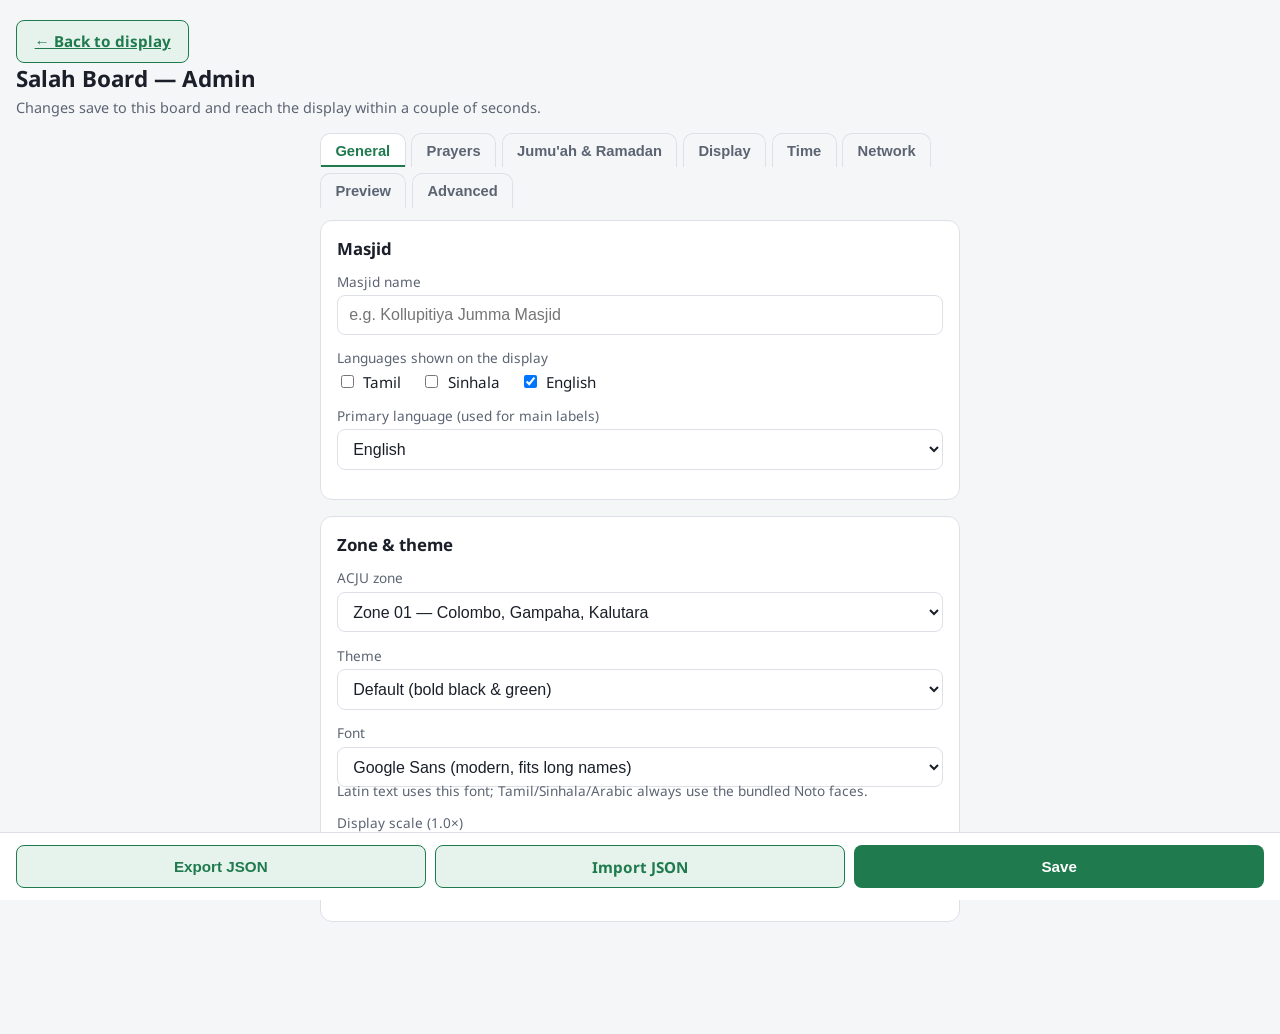
==== commit 29d1fcda: "feat: boards update to the newest release tag, with go-back (SB-7) The Update button ran `git pull` " ====
--- a/admin/index.html
+++ b/admin/index.html
@@ -375,9 +375,12 @@
 
       <section class="card">
         <h2>Software update</h2>
-        <p class="hint">Fetch the latest Salah Board code from GitHub and apply it. The board must be connected to the internet. (Board device only.)</p>
+        <p class="hint">The board runs a released version of Salah Board. "Check" looks on GitHub for a newer one (the board needs internet); after an update or going back, reboot to start it. (Board device only.)</p>
+        <p class="readonly-status" id="version-status">Checking…</p>
         <div class="hotspot-btns">
-          <button type="button" class="btn btn--primary" id="update-btn">Update from GitHub</button>
+          <button type="button" class="btn btn--secondary" id="version-check-btn">Check for a new version</button>
+          <button type="button" class="btn btn--primary" id="update-btn" hidden>Update</button>
+          <button type="button" class="btn btn--secondary" id="rollback-btn" hidden>Go back</button>
           <button type="button" class="btn btn--secondary" id="reboot-btn">Reboot board</button>
         </div>
         <p class="readonly-status" id="update-status"></p>
--- a/admin/css/admin.css
+++ b/admin/css/admin.css
@@ -32,6 +32,7 @@
   padding: 1.25rem 1rem 0.5rem;
 }
 .lock-btn { float: right; }
+[hidden] { display: none !important; }
 .admin-header h1 { font-size: 1.4rem; margin: 0 0 .25rem; }
 .admin-sub { color: var(--a-fg-dim); font-size: .9rem; margin: 0; }
 
@@ -66,6 +67,7 @@
 }
 .field > span { display: block; font-size: .85rem; color: var(--a-fg-dim); margin-bottom: .3rem; }
 .field input[type="text"],
+.field input[type="password"],
 .field input[type="number"],
 .field input[type="time"],
 .field input[type="date"],
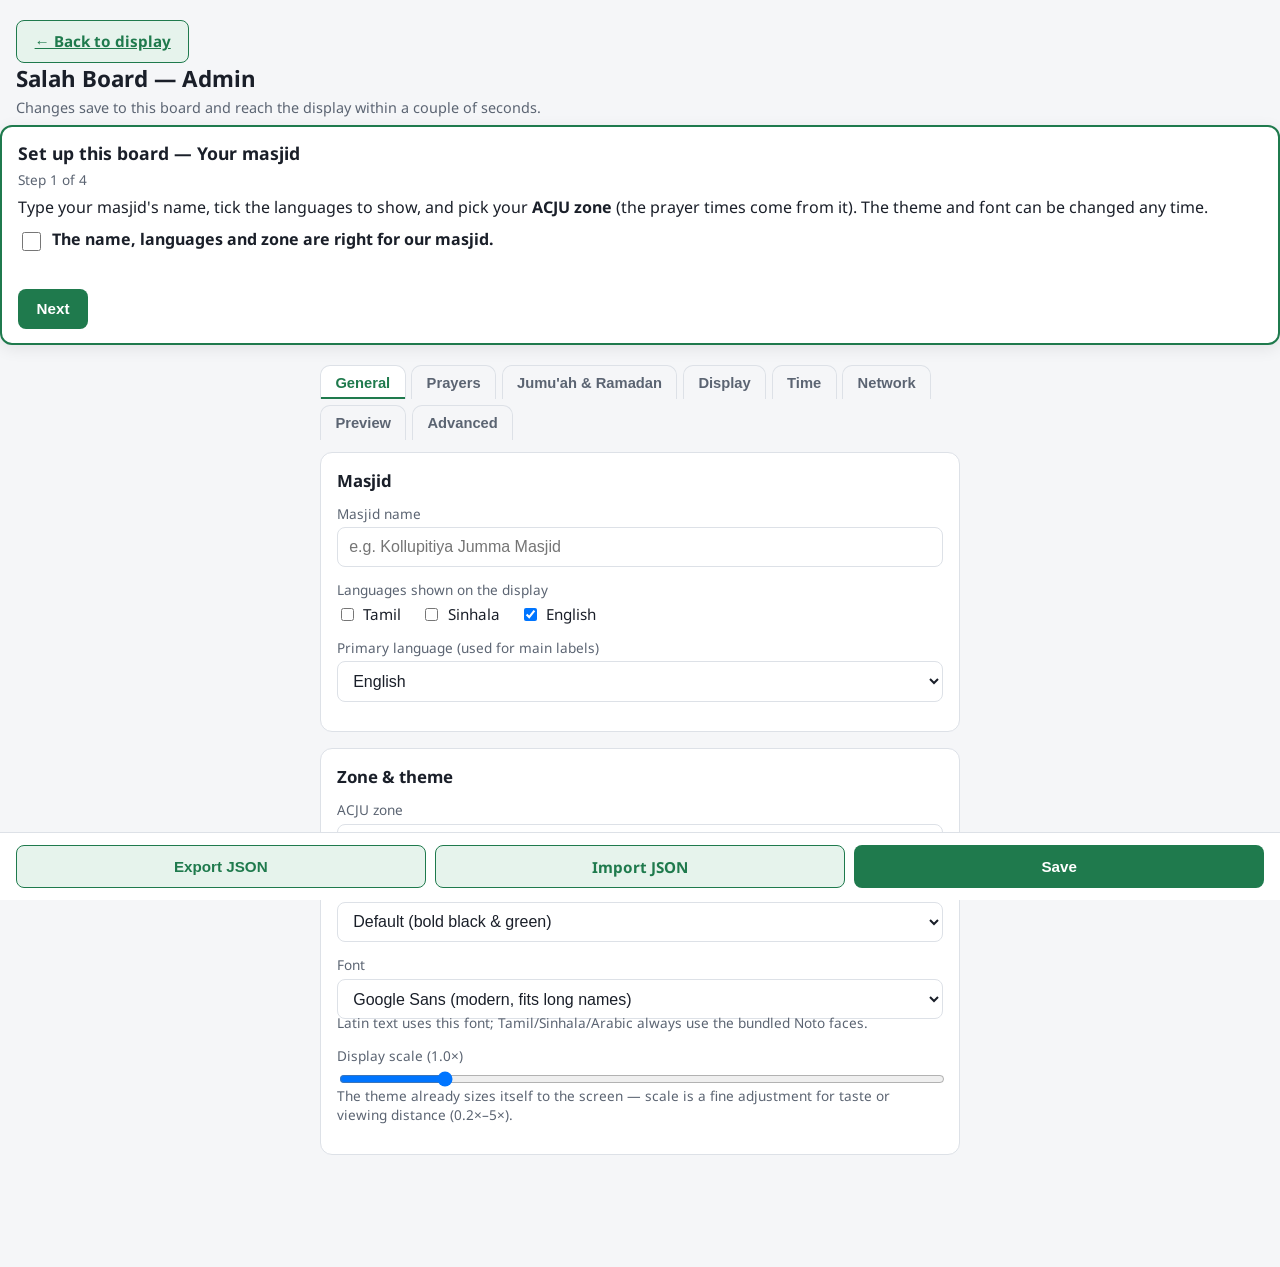
==== commit 3e2c037d: "feat: first-run setup; Jumu'ah iqamah can follow the azan; no shared install password (SB-10) So oth" ====
--- a/admin/index.html
+++ b/admin/index.html
@@ -15,6 +15,7 @@
     <p class="admin-sub">Changes save to this board and reach the display within a couple of seconds.</p>
   </header>
 
+  <div id="setup-guide" class="setup-guide" hidden></div>
   <div id="toast" class="toast" hidden></div>
   <div id="error-summary" class="error-summary" hidden></div>
 
@@ -95,6 +96,22 @@
       </section>
 
       <section class="card">
+        <h2>Luha</h2>
+        <label class="field checkbox-field">
+          <input type="checkbox" data-path="luha.showOnMain">
+          <span>After Fajr, show Sunrise &amp; Luha as the next prayer on the main screen</span>
+        </label>
+        <label class="field checkbox-field">
+          <input type="checkbox" data-path="luha.enabled">
+          <span>Show full-screen Luha countdown from sunrise</span>
+        </label>
+        <label class="field">
+          <span>Luha begins this many minutes after sunrise</span>
+          <input type="number" min="0" step="1" data-path="luha.waitAfterSunrise" data-number>
+        </label>
+      </section>
+
+      <section class="card">
         <h2>Screen durations (minutes)</h2>
         <label class="field">
           <span>Azan screen</span>
@@ -149,14 +166,19 @@
           <input type="checkbox" data-path="jumuah.enabled">
           <span>Enable Jumu'ah mode on Fridays</span>
         </label>
-        <p class="hint">Jumu'ah azan is always that Friday's Zuhr azan time from the timetable — it isn't set separately here.</p>
+        <p class="hint">Order on Fridays: azan → sunnah prayer reminder → bayan → khutbah → iqamah. The azan is always that Friday's Zuhr azan time from the timetable, and moves through the year. The iqamah is either a fixed time or a set number of minutes after the azan. (A bayan <em>before</em> the azan is not supported yet.)</p>
+        <label class="field">
+          <span>Sunnah time after the azan, at least (minutes)</span>
+          <input type="number" min="0" step="1" id="sunnah-minutes" data-path="jumuah.sunnahMinutes" data-number>
+          <span class="hint">On Fridays when the azan is late, the bayan starts this long after the azan screen instead of at its usual time.</span>
+        </label>
         <label class="field checkbox-field">
           <input type="checkbox" id="bayan-enabled">
-          <span>Show a bayan (pre-khutbah talk)</span>
+          <span>Show a bayan</span>
         </label>
         <div id="bayan-details">
           <label class="field">
-            <span>Bayan start time</span>
+            <span>Bayan usually starts at</span>
             <input type="time" id="bayan-time" data-path="jumuah.bayan" data-time="ampm">
           </label>
           <label class="field">
@@ -167,31 +189,36 @@
             <span>Bayan topic (optional)</span>
             <input type="text" data-path="jumuah.bayanTopic" placeholder="e.g. Patience in times of hardship">
           </label>
+          <p class="readonly-status" id="bayan-date-note"></p>
           <label class="field">
-            <span>Only show the name &amp; topic on this Friday (optional)</span>
+            <span>For a later Friday instead (optional)</span>
             <input type="date" id="bayan-date">
-            <span class="hint">Shown in the "Jumu'ah today" banner and on the bayan screen until Jumu'ah salah ends. Set the date so last week's speaker never appears by mistake; leave it empty to show every Friday until you change it.</span>
+            <span class="hint">Leave empty for the coming Friday. The name and topic show in the "Jumu'ah today" banner and on the bayan screen until Jumu'ah salah ends, then clear themselves — last week's speaker never appears by mistake.</span>
           </label>
         </div>
         <label class="field">
-          <span>Iqamah time (fixed, e.g. 1:15 PM)</span>
-          <input type="time" data-path="jumuah.iqamah" data-time="ampm">
-        </label>
+          <span>Jumu'ah iqamah is</span>
+          <select id="jumuah-iqamah-mode" data-path="jumuah.iqamahMode">
+            <option value="fixed">A fixed time every Friday</option>
+            <option value="afterAzan">A number of minutes after that Friday's azan</option>
+          </select>
+        </label>
+        <label class="field" id="jumuah-iqamah-fixed">
+          <span>Iqamah time (fixed)</span>
+          <input type="time" id="jumuah-iqamah-time" data-path="jumuah.iqamah" data-time="ampm">
+        </label>
+        <label class="field" id="jumuah-iqamah-offset">
+          <span>Iqamah this many minutes after the azan</span>
+          <input type="number" min="1" step="1" id="jumuah-iqamah-after" data-path="jumuah.iqamahAfterAzan" data-number>
+        </label>
+        <label class="field">
+          <span>Khutbah length (minutes)</span>
+          <input type="number" min="1" step="1" id="khutbah-minutes" data-path="jumuah.khutbahMinutes" data-number>
+        </label>
+        <p class="readonly-status" id="jumuah-summary"></p>
         <label class="field">
           <span>Jumu'ah salah duration (minutes)</span>
           <input type="number" min="1" step="1" data-path="jumuah.salahDuration" data-number>
-        </label>
-      </section>
-
-      <section class="card">
-        <h2>Luha (Duha)</h2>
-        <label class="field checkbox-field">
-          <input type="checkbox" data-path="luha.enabled">
-          <span>Show Luha countdown after sunrise</span>
-        </label>
-        <label class="field">
-          <span>Wait after sunrise (minutes)</span>
-          <input type="number" min="0" step="1" data-path="luha.waitAfterSunrise" data-number>
         </label>
       </section>
 
@@ -375,13 +402,20 @@
 
       <section class="card">
         <h2>Software update</h2>
-        <p class="hint">The board runs a released version of Salah Board. "Check" looks on GitHub for a newer one (the board needs internet); after an update or going back, reboot to start it. (Board device only.)</p>
+        <div class="version-info" id="version-info">
+          <div class="version-row"><span class="version-key">Running version</span><span class="version-val" id="version-running">Checking…</span></div>
+          <div class="version-row" id="version-change-row" hidden><span class="version-key">Latest change</span><span class="version-val" id="version-subject"></span></div>
+          <div class="version-row" id="version-branch-row" hidden><span class="version-key">Branch</span><span class="version-val" id="version-branch"></span></div>
+          <p class="readonly-status" id="version-note" hidden></p>
+        </div>
         <p class="readonly-status" id="version-status">Checking…</p>
+        <p class="hint">The board runs a released version of Salah Board. <strong>Check</strong> looks on GitHub for a newer one (the board needs internet). After an update or going back, press <strong>Reload board</strong> to start using it (a few seconds; the screen reloads by itself, and you enter the PIN again). <strong>Reboot device</strong> restarts the whole computer — only needed if something is stuck. (Board device only.)</p>
         <div class="hotspot-btns">
           <button type="button" class="btn btn--secondary" id="version-check-btn">Check for a new version</button>
           <button type="button" class="btn btn--primary" id="update-btn" hidden>Update</button>
           <button type="button" class="btn btn--secondary" id="rollback-btn" hidden>Go back</button>
-          <button type="button" class="btn btn--secondary" id="reboot-btn">Reboot board</button>
+          <button type="button" class="btn btn--secondary" id="reload-btn">Reload board</button>
+          <button type="button" class="btn btn--secondary" id="reboot-btn">Reboot device</button>
         </div>
         <p class="readonly-status" id="update-status"></p>
       </section>
@@ -391,19 +425,32 @@
     <div class="tab-panel" data-panel="preview" hidden>
       <section class="card">
         <h2>Preview &amp; test</h2>
-        <p class="hint">Force the board into any state without waiting for that time of day — great for checking the theme and content. Save your settings first so the preview reflects them.</p>
-        <label class="field checkbox-field">
-          <input type="checkbox" id="preview-on-board">
-          <span>Show on the board screen (instead of opening a new tab here). Board device only — reverts to live automatically after 5&nbsp;minutes.</span>
+        <p class="hint">Show any screen on the board without waiting for that time of day — great for checking the theme and content. Save your settings first so the preview reflects them. The board goes back to live by itself after the time chosen below.</p>
+        <label class="field checkbox-field">
+          <input type="checkbox" id="preview-here">
+          <span>Open here on this device instead (a new tab), not on the board</span>
         </label>
         <label class="field">
           <span>Pretend the time is (optional — drives clocks &amp; countdowns)</span>
           <input type="datetime-local" step="60" id="preview-time">
         </label>
+        <label class="field">
+          <span>Board test lasts</span>
+          <select id="preview-duration">
+            <option value="300">5 minutes</option>
+            <option value="900" selected>15 minutes</option>
+            <option value="1800">30 minutes</option>
+            <option value="3600">1 hour</option>
+          </select>
+        </label>
+        <div class="preview-run">
+          <button type="button" class="btn btn--primary" id="preview-run-time">Run the board from this time</button>
+          <button type="button" class="btn btn--secondary" id="preview-resume-live" hidden>Resume live board</button>
+        </div>
+        <p class="readonly-status" id="preview-board-status"></p>
+        <p class="hint preview-run-hint">Runs the real board as if the clock showed the time above, then keeps ticking — every screen changes by itself (e.g. set a Friday 11:55 to watch azan → sunnah → bayan → khutbah). Goes back to live after the time chosen, or press "Resume live board". The screen buttons below show one screen only.</p>
         <div class="preview-grid" id="preview-grid"></div>
         <button type="button" class="btn btn--primary" id="preview-open-live">Open board (live) in a new tab</button>
-        <button type="button" class="btn btn--secondary" id="preview-resume-live" hidden>Resume live board</button>
-        <p class="readonly-status" id="preview-board-status"></p>
       </section>
     </div>
 
@@ -447,11 +494,13 @@
   </footer>
 
   <script src="./js/auth.js"></script>
+  <script src="../display/js/pt-core.js"></script>
   <script src="../display/js/engine.js"></script>
   <script src="../display/js/config.js"></script>
   <script src="./js/admin.js"></script>
   <script src="./js/vendor/qrcode.js"></script>
   <script src="./js/tabs.js"></script>
+  <script src="./js/setup.js"></script>
   <script src="./js/device.js"></script>
   <script src="./js/time.js"></script>
   <script src="./js/network.js"></script>
--- a/admin/css/admin.css
+++ b/admin/css/admin.css
@@ -120,6 +120,22 @@
   color: var(--a-fg-dim);
 }
 
+/* Software update → version block */
+.version-info { margin: 0 0 1rem; display: flex; flex-direction: column; gap: .35rem; }
+.version-row { display: flex; gap: 1rem; font-size: .92rem; align-items: baseline; }
+.version-row[hidden], .version-info [hidden] { display: none; }
+.version-key { flex: 0 0 8.5rem; color: var(--a-fg-dim); }
+.version-val { font-weight: 600; min-width: 0; overflow-wrap: anywhere; }
+.version-info .readonly-status { margin: .3rem 0 0; }
+
+/* Preview tab: run-from-time button + resume, with the status right below */
+.preview-run { display: flex; gap: .5rem; flex-wrap: wrap; margin: .2rem 0 .6rem; }
+.preview-run .btn { flex: 1 1 12rem; }
+/* .btn sets display, which would override the hidden attribute. */
+.btn[hidden] { display: none; }
+#preview-board-status:empty { display: none; }
+.preview-run-hint { margin-top: .6rem; }
+
 .notice-card { position: relative; }
 
 .btn {
@@ -289,6 +305,12 @@
 .layout-group[open] > summary { border-bottom: 1px solid var(--a-border); }
 .layout-group-body { padding: .75rem .9rem .9rem; }
 .layout-group-body h4 { margin: .75rem 0 .5rem; font-size: .88rem; color: var(--a-fg-dim); }
+/* Pattern colour: rainbow hue track + a live swatch of the chosen colour. */
+.pattern-swatch { height: 2.2rem; border-radius: 8px; margin: .2rem 0 .8rem; border: 1px solid var(--a-border);
+  background: hsl(40, 55%, 62%); }
+input.pattern-hue { -webkit-appearance: none; appearance: none; height: .7rem; border-radius: 999px;
+  background: linear-gradient(90deg, hsl(0,70%,60%), hsl(60,70%,60%), hsl(120,70%,60%), hsl(180,70%,60%), hsl(240,70%,60%), hsl(300,70%,60%), hsl(360,70%,60%)); }
+input.pattern-hue::-webkit-slider-thumb { -webkit-appearance: none; width: 1.4rem; height: 1.4rem; border-radius: 50%; background: #fff; border: 2px solid #333; }
 .layout-preview-pick { display: flex; align-items: center; gap: .4rem; }
 .layout-preview-pick select {
   font: inherit; font-size: .82rem; padding: .3rem .4rem; border: 1px solid var(--a-border);
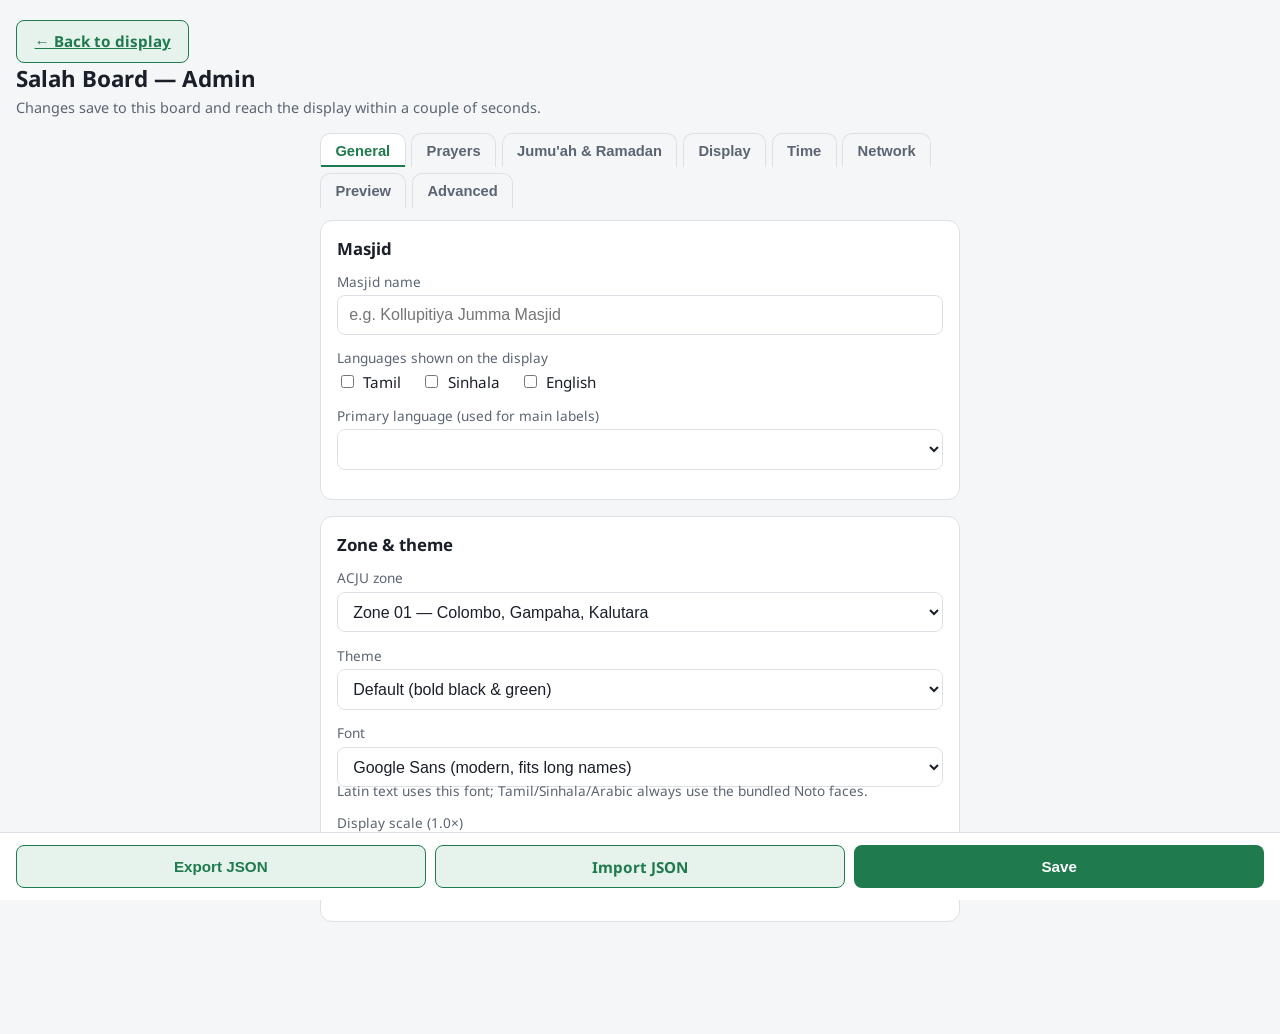
==== commit a5abbae3: "feat: on-board timetable refresh and go-back (SB-5) deploy/datarefresh.py keeps a refreshed ACJU tim" ====
--- a/admin/index.html
+++ b/admin/index.html
@@ -15,7 +15,6 @@
     <p class="admin-sub">Changes save to this board and reach the display within a couple of seconds.</p>
   </header>
 
-  <div id="setup-guide" class="setup-guide" hidden></div>
   <div id="toast" class="toast" hidden></div>
   <div id="error-summary" class="error-summary" hidden></div>
 
@@ -166,7 +165,7 @@
           <input type="checkbox" data-path="jumuah.enabled">
           <span>Enable Jumu'ah mode on Fridays</span>
         </label>
-        <p class="hint">Order on Fridays: azan → sunnah prayer reminder → bayan → khutbah → iqamah. The azan is always that Friday's Zuhr azan time from the timetable, and moves through the year. The iqamah is either a fixed time or a set number of minutes after the azan. (A bayan <em>before</em> the azan is not supported yet.)</p>
+        <p class="hint">Order on Fridays: azan → sunnah prayer reminder → bayan → khutbah → iqamah. The azan is always that Friday's Zuhr azan time from the timetable, and moves through the year; the iqamah stays fixed.</p>
         <label class="field">
           <span>Sunnah time after the azan, at least (minutes)</span>
           <input type="number" min="0" step="1" id="sunnah-minutes" data-path="jumuah.sunnahMinutes" data-number>
@@ -197,19 +196,8 @@
           </label>
         </div>
         <label class="field">
-          <span>Jumu'ah iqamah is</span>
-          <select id="jumuah-iqamah-mode" data-path="jumuah.iqamahMode">
-            <option value="fixed">A fixed time every Friday</option>
-            <option value="afterAzan">A number of minutes after that Friday's azan</option>
-          </select>
-        </label>
-        <label class="field" id="jumuah-iqamah-fixed">
           <span>Iqamah time (fixed)</span>
           <input type="time" id="jumuah-iqamah-time" data-path="jumuah.iqamah" data-time="ampm">
-        </label>
-        <label class="field" id="jumuah-iqamah-offset">
-          <span>Iqamah this many minutes after the azan</span>
-          <input type="number" min="1" step="1" id="jumuah-iqamah-after" data-path="jumuah.iqamahAfterAzan" data-number>
         </label>
         <label class="field">
           <span>Khutbah length (minutes)</span>
@@ -419,6 +407,21 @@
         </div>
         <p class="readonly-status" id="update-status"></p>
       </section>
+
+      <section class="card" id="data-card">
+        <h2>Prayer timetable</h2>
+        <div class="version-info">
+          <div class="version-row"><span class="version-key">Timetable in use</span><span class="version-val" id="data-active">Checking…</span></div>
+        </div>
+        <p class="readonly-status" id="data-status"></p>
+        <p class="hint">The board comes with the ACJU prayer times already inside, so it works with no internet. <strong>Check for a newer timetable</strong> asks pray.gear.lk whether ACJU times have been revised (the board needs internet). Nothing changes until you press <strong>Update timetable</strong>, and you can <strong>Go back</strong> afterwards. (Board device only.)</p>
+        <div class="hotspot-btns">
+          <button type="button" class="btn btn--secondary" id="data-check-btn">Check for a newer timetable</button>
+          <button type="button" class="btn btn--primary" id="data-update-btn" hidden>Update timetable</button>
+          <button type="button" class="btn btn--secondary" id="data-back-btn" hidden>Go back</button>
+        </div>
+        <p class="readonly-status" id="data-msg"></p>
+      </section>
     </div>
 
     <!-- ══ PREVIEW ══════════════════════════════════════════ -->
@@ -494,13 +497,11 @@
   </footer>
 
   <script src="./js/auth.js"></script>
-  <script src="../display/js/pt-core.js"></script>
   <script src="../display/js/engine.js"></script>
   <script src="../display/js/config.js"></script>
   <script src="./js/admin.js"></script>
   <script src="./js/vendor/qrcode.js"></script>
   <script src="./js/tabs.js"></script>
-  <script src="./js/setup.js"></script>
   <script src="./js/device.js"></script>
   <script src="./js/time.js"></script>
   <script src="./js/network.js"></script>
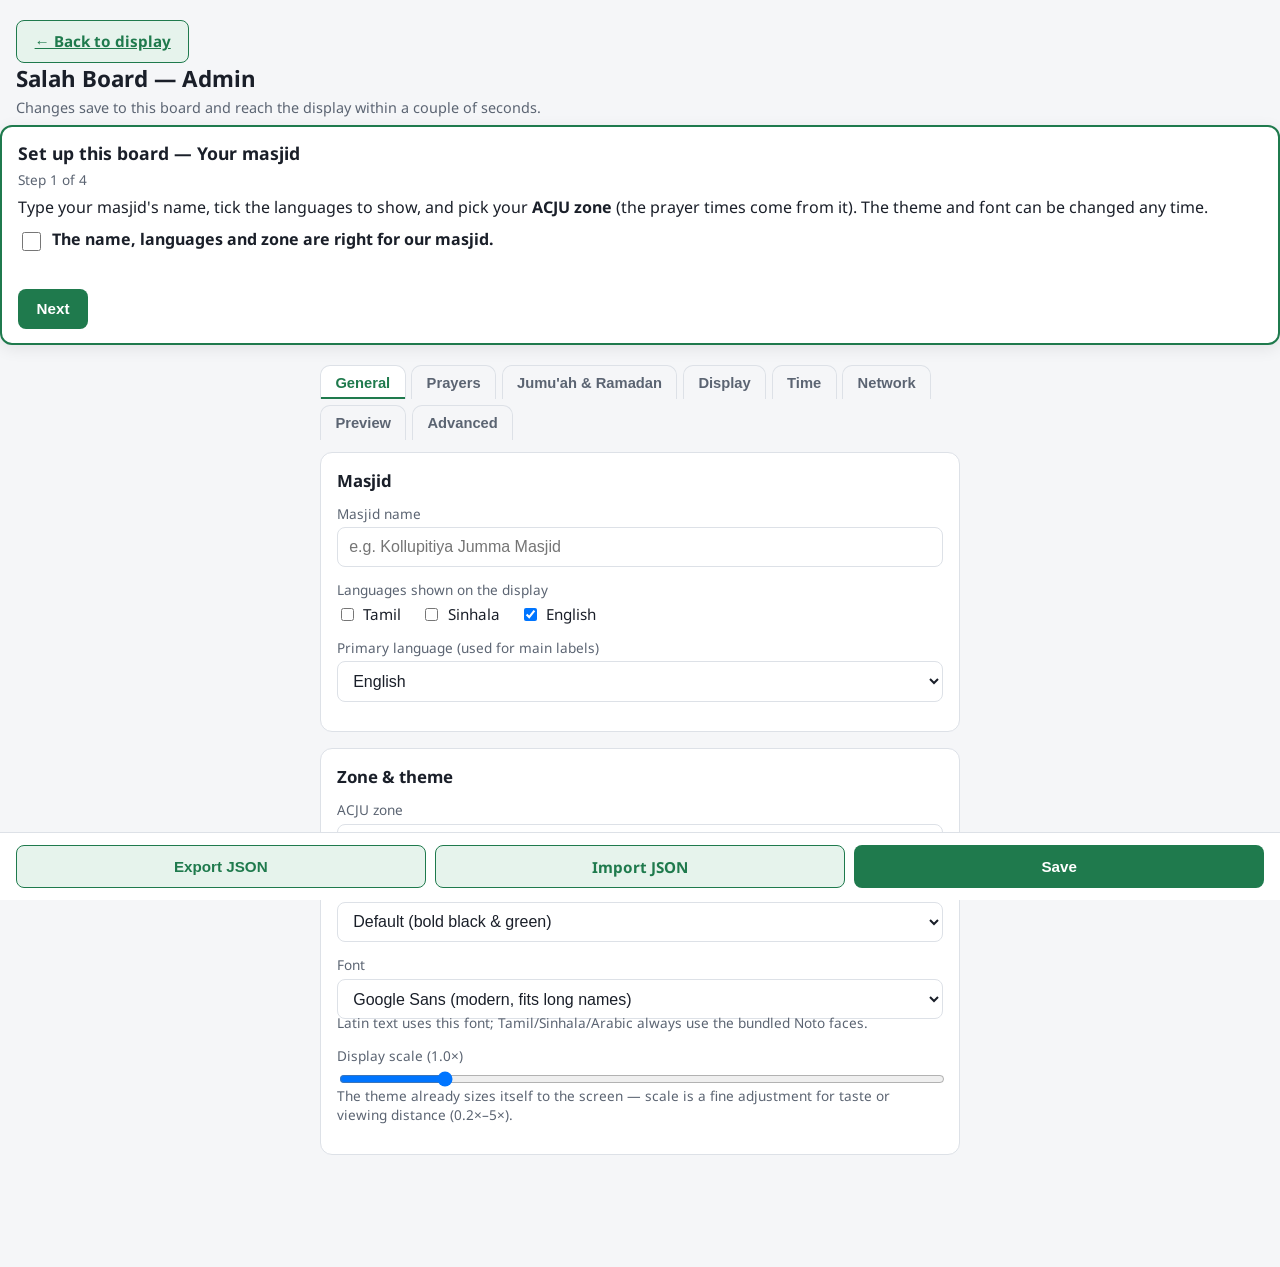
==== commit ce76f2d9: "Merge SB-5: on-board timetable refresh and go-back" ====
--- a/admin/index.html
+++ b/admin/index.html
@@ -15,6 +15,7 @@
     <p class="admin-sub">Changes save to this board and reach the display within a couple of seconds.</p>
   </header>
 
+  <div id="setup-guide" class="setup-guide" hidden></div>
   <div id="toast" class="toast" hidden></div>
   <div id="error-summary" class="error-summary" hidden></div>
 
@@ -165,7 +166,7 @@
           <input type="checkbox" data-path="jumuah.enabled">
           <span>Enable Jumu'ah mode on Fridays</span>
         </label>
-        <p class="hint">Order on Fridays: azan → sunnah prayer reminder → bayan → khutbah → iqamah. The azan is always that Friday's Zuhr azan time from the timetable, and moves through the year; the iqamah stays fixed.</p>
+        <p class="hint">Order on Fridays: azan → sunnah prayer reminder → bayan → khutbah → iqamah. The azan is always that Friday's Zuhr azan time from the timetable, and moves through the year. The iqamah is either a fixed time or a set number of minutes after the azan. (A bayan <em>before</em> the azan is not supported yet.)</p>
         <label class="field">
           <span>Sunnah time after the azan, at least (minutes)</span>
           <input type="number" min="0" step="1" id="sunnah-minutes" data-path="jumuah.sunnahMinutes" data-number>
@@ -196,8 +197,19 @@
           </label>
         </div>
         <label class="field">
+          <span>Jumu'ah iqamah is</span>
+          <select id="jumuah-iqamah-mode" data-path="jumuah.iqamahMode">
+            <option value="fixed">A fixed time every Friday</option>
+            <option value="afterAzan">A number of minutes after that Friday's azan</option>
+          </select>
+        </label>
+        <label class="field" id="jumuah-iqamah-fixed">
           <span>Iqamah time (fixed)</span>
           <input type="time" id="jumuah-iqamah-time" data-path="jumuah.iqamah" data-time="ampm">
+        </label>
+        <label class="field" id="jumuah-iqamah-offset">
+          <span>Iqamah this many minutes after the azan</span>
+          <input type="number" min="1" step="1" id="jumuah-iqamah-after" data-path="jumuah.iqamahAfterAzan" data-number>
         </label>
         <label class="field">
           <span>Khutbah length (minutes)</span>
@@ -497,11 +509,13 @@
   </footer>
 
   <script src="./js/auth.js"></script>
+  <script src="../display/js/pt-core.js"></script>
   <script src="../display/js/engine.js"></script>
   <script src="../display/js/config.js"></script>
   <script src="./js/admin.js"></script>
   <script src="./js/vendor/qrcode.js"></script>
   <script src="./js/tabs.js"></script>
+  <script src="./js/setup.js"></script>
   <script src="./js/device.js"></script>
   <script src="./js/time.js"></script>
   <script src="./js/network.js"></script>
